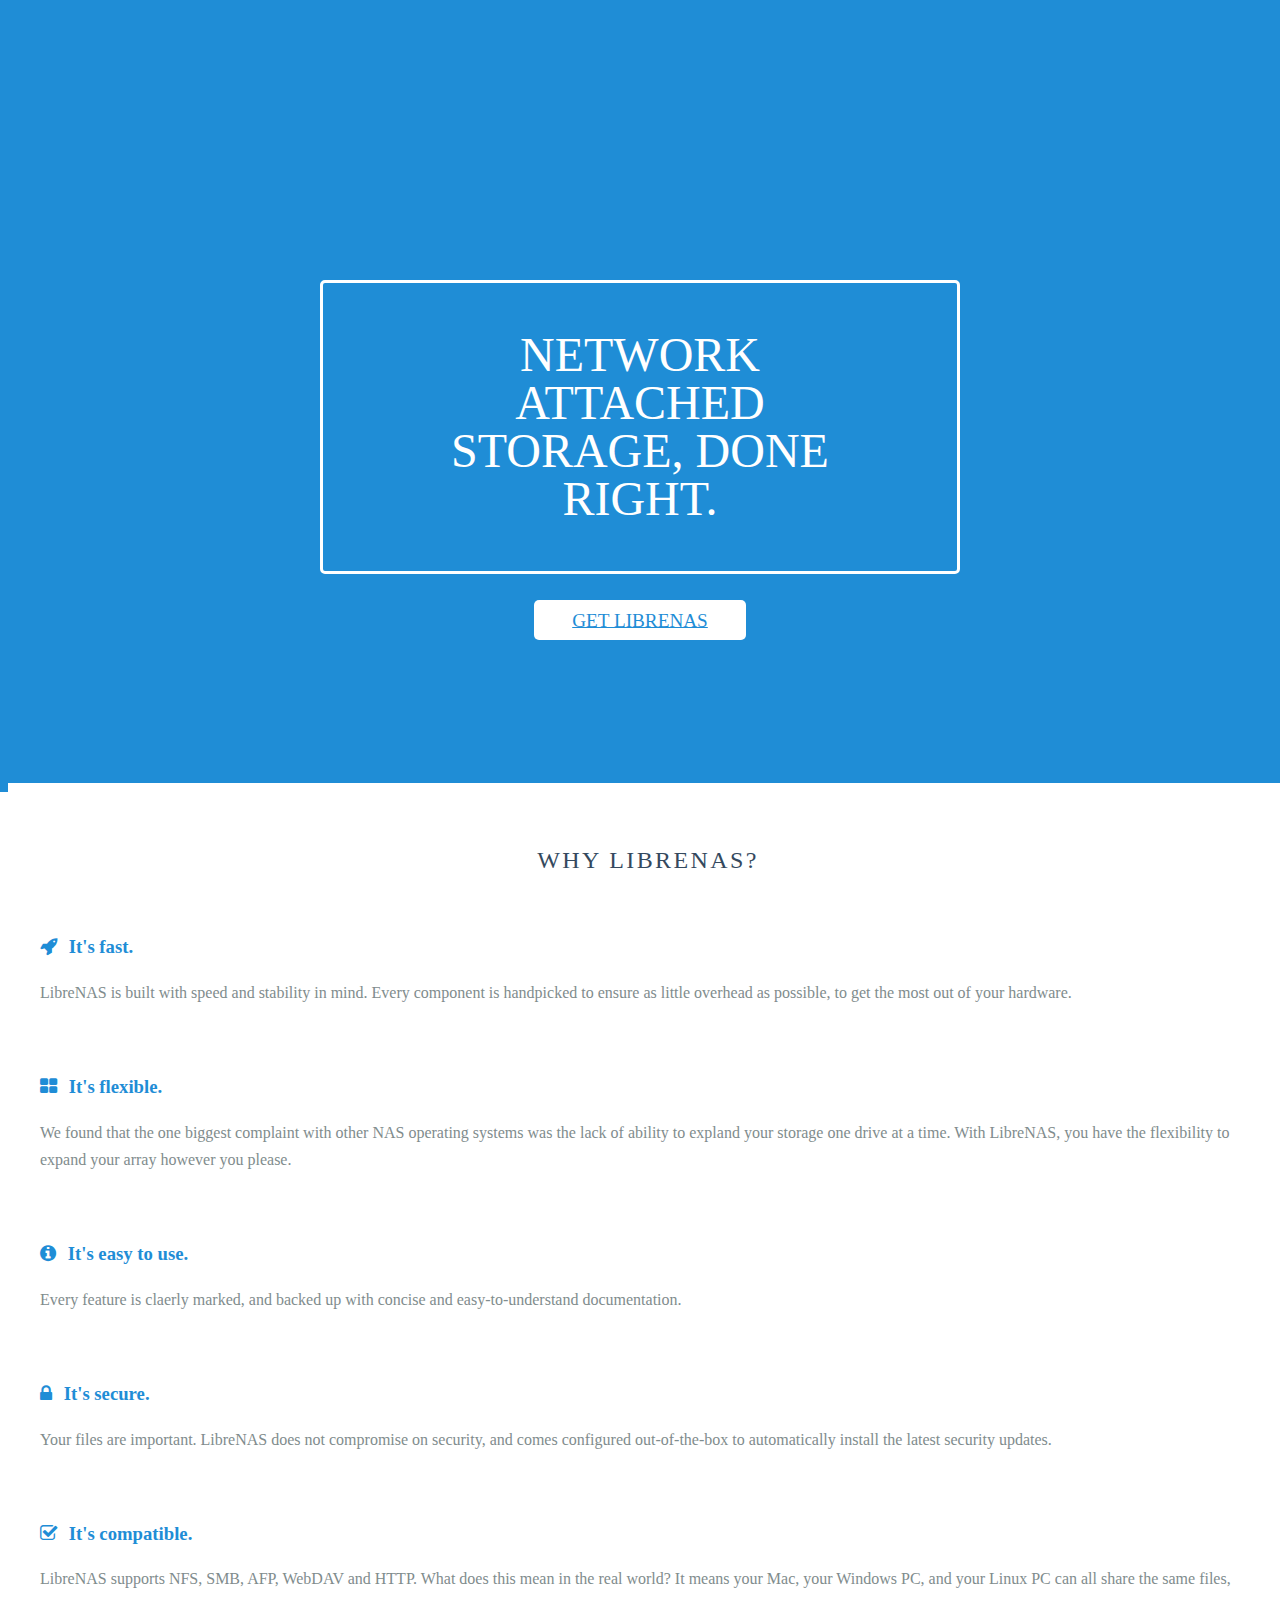
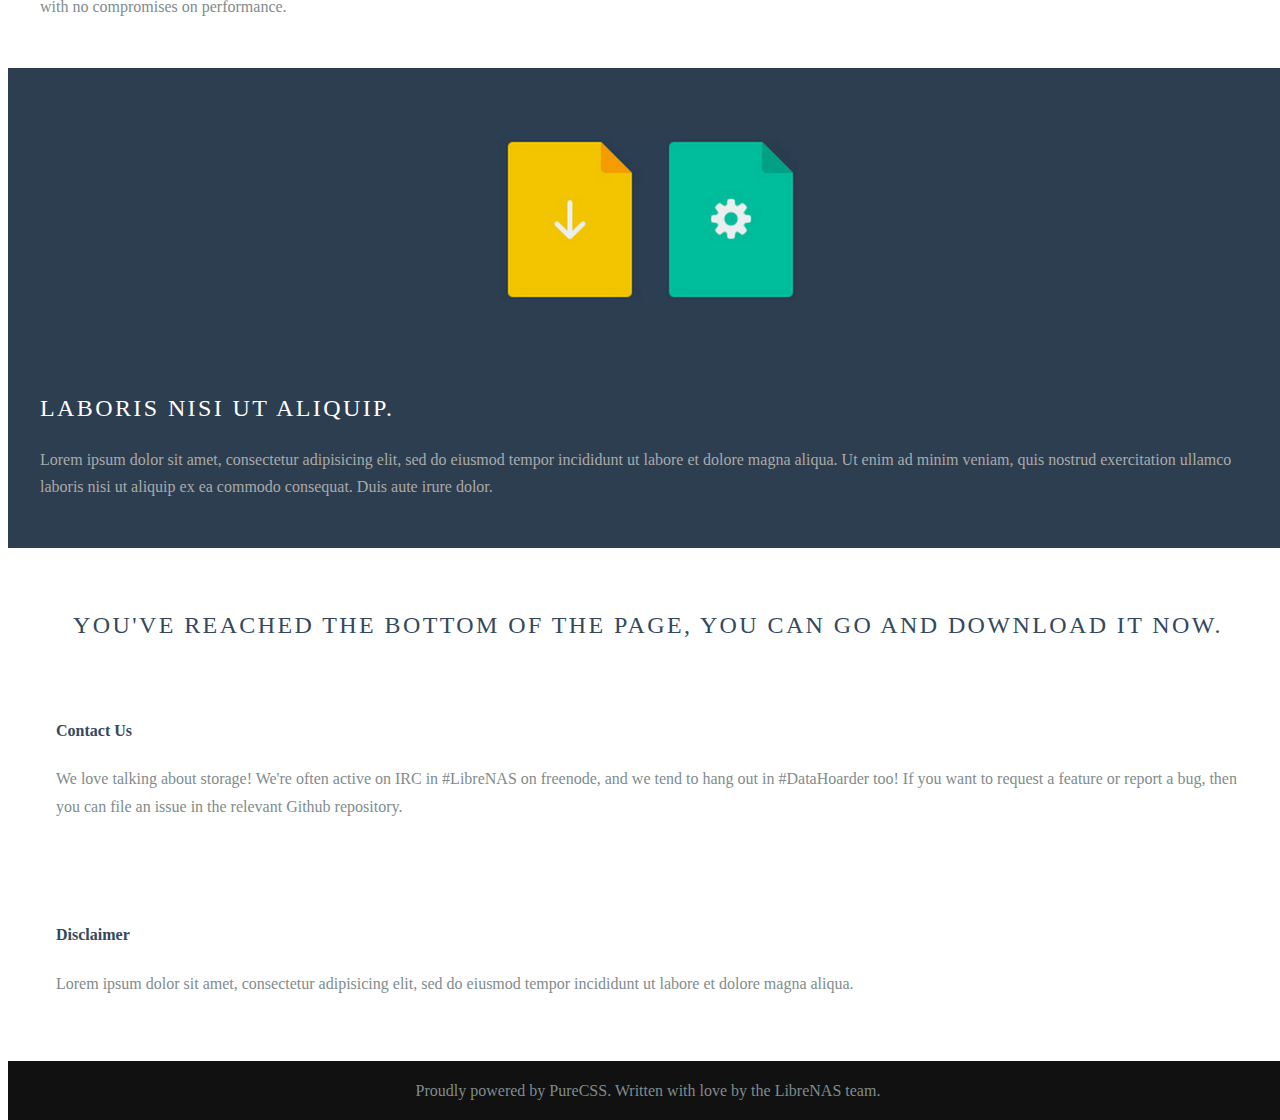
==== index.html @ 89766174 "you know when you start working on a website and then you realise how much you can't stand webdev?" ====
<!doctype html>
<html lang="en">
<head>
    <meta charset="utf-8">
<meta name="viewport" content="width=device-width, initial-scale=1.0">
<meta name="description" content="A layout example that shows off a responsive product landing page.">

    <title>LibreNAS</title>




<link rel="stylesheet" href="http://yui.yahooapis.com/pure/0.6.0/pure-min.css">



<!--[if lte IE 8]>

    <link rel="stylesheet" href="http://yui.yahooapis.com/pure/0.6.0/grids-responsive-old-ie-min.css">

<![endif]-->
<!--[if gt IE 8]><!-->

    <link rel="stylesheet" href="http://yui.yahooapis.com/pure/0.6.0/grids-responsive-min.css">

<!--<![endif]-->



<link rel="stylesheet" href="http://netdna.bootstrapcdn.com/font-awesome/4.0.3/css/font-awesome.css">




    <!--[if lte IE 8]>
        <link rel="stylesheet" href="css/layouts/marketing-old-ie.css">
    <![endif]-->
    <!--[if gt IE 8]><!-->
        <link rel="stylesheet" href="css/layouts/marketing.css">
    <!--<![endif]-->







</head>
<body>









<div class="header">
    <div class="home-menu pure-menu pure-menu-horizontal pure-menu-fixed">
        <a class="pure-menu-heading" href="">LibreNAS</a>

        <ul class="pure-menu-list">
            <li class="pure-menu-item pure-menu-selected"><a href="index.html" class="pure-menu-link">Home</a></li>
            <li class="pure-menu-item"><a href="features.html" class="pure-menu-link">Features</a></li>
            <li class="pure-menu-item"><a href="screenshots.html" class="pure-menu-link">Screenshots</a></li>
            <li class="pure-menu-item"><a href="opensource.html" class="pure-menu-link">Open Source</a></li>
            <li class="pure-menu-item"><a href="team.html" class="pure-menu-link">Team</a></li>
            <li class="pure-menu-item"><a href="documentation.html" class="pure-menu-link">Docs</a></li>
            <li class="pure-menu-item"><a href="download.html" class="pure-menu-link">Get LibreNAS</a></li>
        </ul>
    </div>
</div>

<div class="splash-container">
    <div class="splash">
        <h1 class="splash-head">Network Attached Storage, done right.</h1>
        <p>
            <a href="download.html" class="pure-button pure-button-primary">Get LibreNAS</a>
        </p>
    </div>
</div>

<div class="content-wrapper">
    <div class="content">
        <h2 class="content-head is-center">Why LibreNAS?</h2>

        <div class="pure-g">
            <div class="l-box pure-u-1 pure-u-md-1-2 pure-u-lg-1-5">

                <h3 class="content-subhead">
                    <i class="fa fa-rocket"></i>
                    It's fast.
                </h3>
                <p>
                    LibreNAS is built with speed and stability in mind. Every component is handpicked to ensure as little overhead as possible, to get the most out of your hardware.
                </p>
            </div>
            <div class="l-box pure-u-1 pure-u-md-1-2 pure-u-lg-1-5">
                <h3 class="content-subhead">
                    <i class="fa fa-th-large"></i>
                    It's flexible.
                </h3>
                <p>
                    We found that the one biggest complaint with other NAS operating systems was the lack of ability to expland your storage one drive at a time. With LibreNAS, you have the flexibility to expand your array however you please.
                </p>
            </div>
            <div class="l-box pure-u-1 pure-u-md-1-2 pure-u-lg-1-5">
                <h3 class="content-subhead">
                    <i class="fa fa-info-circle"></i>
                    It's easy to use.
                </h3>
                <p>
                    Every feature is claerly marked, and backed up with concise and easy-to-understand documentation.
                </p>
            </div>
            <div class="l-box pure-u-1 pure-u-md-1-2 pure-u-lg-1-5">
                <h3 class="content-subhead">
                    <i class="fa fa-lock"></i>
                    It's secure.
                </h3>
                <p>
                    Your files are important. LibreNAS does not compromise on security, and comes configured out-of-the-box to automatically install the latest security updates.
                </p>
            </div>
            <div class="l-box pure-u-1 pure-u-md-1-2 pure-u-lg-1-5">
                <h3 class="content-subhead">
                    <i class="fa fa-check-square-o"></i>
                    It's compatible.
                </h3>
                <p>
                    LibreNAS supports NFS, SMB, AFP, WebDAV and HTTP. What does this mean in the real world? It means your Mac, your Windows PC, and your Linux PC can all share the same files, with no compromises on performance.
                </p>
            </div>
        </div>
    </div>

    <div class="ribbon l-box-lrg pure-g">
        <div class="l-box-lrg is-center pure-u-1 pure-u-md-1-2 pure-u-lg-2-5">
            <img class="pure-img-responsive" alt="File Icons" width="300" src="img/common/file-icons.png">
        </div>
        <div class="pure-u-1 pure-u-md-1-2 pure-u-lg-3-5">

            <h2 class="content-head content-head-ribbon">Laboris nisi ut aliquip.</h2>

            <p>
                Lorem ipsum dolor sit amet, consectetur adipisicing elit, sed do eiusmod
                tempor incididunt ut labore et dolore magna aliqua. Ut enim ad minim veniam,
                quis nostrud exercitation ullamco laboris nisi ut aliquip ex ea commodo
                consequat. Duis aute irure dolor.
            </p>
        </div>
    </div>

    <div class="content">
        <h2 class="content-head is-center">You've reached the bottom of the page, you can go and download it now.</h2>

        <div class="pure-g">
            <div class="l-box-lrg pure-u-1 pure-u-md-1-2">
              <h4>Contact Us</h4>
              <p>
                  We love talking about storage! We're often active on IRC in #LibreNAS on freenode, and we tend to hang out in #DataHoarder too! If you want to request a feature or report a bug, then you can file an issue in the relevant Github repository.
              </p>
            </div>

            <div class="l-box-lrg pure-u-1 pure-u-md-1-2">


                <h4>Disclaimer</h4>
                <p>
                    Lorem ipsum dolor sit amet, consectetur adipisicing elit, sed do eiusmod
                    tempor incididunt ut labore et dolore magna aliqua.
                </p>
            </div>
        </div>

    </div>

    <div class="footer l-box is-center">
        Proudly powered by PureCSS. Written with love by the LibreNAS team.
    </div>

</div>






</body>
</html>
---- css/layouts/marketing-old-ie.css ----
* {
    -webkit-box-sizing: border-box;
    -moz-box-sizing: border-box;
    box-sizing: border-box;
}

/*
 * -- BASE STYLES --
 * Most of these are inherited from Base, but I want to change a few.
 */

body {
    line-height: 1.7em;
    color: #7f8c8d;
    font-size: 13px;
}

h1,
h2,
h3,
h4,
h5,
h6,
label {
    color: #34495e;
}

.pure-img-responsive {
    max-width: 100%;
    height: auto;
}

/*
 * -- LAYOUT STYLES --
 * These are some useful classes which I will need
 */

.l-box {
    padding: 1em;
}

.l-box-lrg {
    padding: 2em;
    border-bottom: 1px solid rgba(0,0,0,0.1);
}

.is-center {
    text-align: center;
}

/*
 * -- PURE FORM STYLES --
 * Style the form inputs and labels
 */

.pure-form label {
    margin: 1em 0 0;
    font-weight: bold;
    font-size: 100%;
}

.pure-form input[type] {
    border: 2px solid #ddd;
    box-shadow: none;
    font-size: 100%;
    width: 100%;
    margin-bottom: 1em;
}

/*
 * -- PURE BUTTON STYLES --
 * I want my pure-button elements to look a little different
 */

.pure-button {
    background-color: #1f8dd6;
    color: white;
    padding: 0.5em 2em;
    border-radius: 5px;
}

a.pure-button-primary {
    background: white;
    color: #1f8dd6;
    border-radius: 5px;
    font-size: 120%;
}

/*
 * -- MENU STYLES --
 * I want to customize how my .pure-menu looks at the top of the page
 */

.home-menu {
    padding: 0.5em;
    text-align: center;
    box-shadow: 0 1px 1px rgba(0,0,0, 0.10);
}

.home-menu {
    background: #2d3e50;
}

.pure-menu.pure-menu-fixed {
    /* Fixed menus normally have a border at the bottom. */
    border-bottom: none;
    /* I need a higher z-index here because of the scroll-over effect. */
    z-index: 4;
}

.home-menu .pure-menu-heading {
    color: white;
    font-weight: 400;
    font-size: 120%;
}

.home-menu .pure-menu-selected a {
    color: white;
}

.home-menu a {
    color: #6FBEF3;
}

.home-menu li a:hover,
.home-menu li a:focus {
    background: none;
    border: none;
    color: #AECFE5;
}

/*
 * -- SPLASH STYLES --
 * This is the blue top section that appears on the page.
 */

.splash-container {
    background: #1f8dd6;
    z-index: 1;
    overflow: hidden;
    /* The following styles are required for the "scroll-over" effect */
    width: 100%;
    height: 88%;
    top: 0;
    left: 0;
    position: fixed !important;
}

.splash {
    /* absolute center .splash within .splash-container */
    width: 80%;
    height: 50%;
    margin: auto;
    position: absolute;
    top: 100px;
    left: 0;
    bottom: 0;
    right: 0;
    text-align: center;
    text-transform: uppercase;
}

/* This is the main heading that appears on the blue section */

.splash-head {
    font-size: 20px;
    font-weight: bold;
    color: white;
    border: 3px solid white;
    padding: 1em 1.6em;
    font-weight: 100;
    border-radius: 5px;
    line-height: 1em;
}

/* This is the subheading that appears on the blue section */

.splash-subhead {
    color: white;
    letter-spacing: 0.05em;
    opacity: 0.8;
}

/*
 * -- CONTENT STYLES --
 * This represents the content area (everything below the blue section)
 */

.content-wrapper {
    /* These styles are required for the "scroll-over" effect */
    position: absolute;
    top: 87%;
    width: 100%;
    min-height: 12%;
    z-index: 2;
    background: white;
}

/* This is the class used for the main content headers (<h2>) */

.content-head {
    font-weight: 400;
    text-transform: uppercase;
    letter-spacing: 0.1em;
    margin: 2em 0 1em;
}

/* This is a modifier class used when the content-head is inside a ribbon */

.content-head-ribbon {
    color: white;
}

/* This is the class used for the content sub-headers (<h3>) */

.content-subhead {
    color: #1f8dd6;
}

.content-subhead i {
    margin-right: 7px;
}

/* This is the class used for the dark-background areas. */

.ribbon {
    background: #2d3e50;
    color: #aaa;
}

/* This is the class used for the footer */

.footer {
    background: #111;
}

/*
 * -- TABLET (AND UP) MEDIA QUERIES --
 * On tablets and other medium-sized devices, we want to customize some
 * of the mobile styles.
 */

/* We increase the body font size */

body {
    font-size: 16px;
}

/* We want to give the content area some more padding */

.content {
    padding: 1em;
}

/* We can align the menu header to the left, but float the
    menu items to the right. */

.home-menu {
    text-align: left;
}

.home-menu ul {
    float: right;
}

/* We increase the height of the splash-container */

/*    .splash-container {
        height: 500px;
    }*/

/* We decrease the width of the .splash, since we have more width
    to work with */

.splash {
    width: 50%;
    height: 50%;
}

.splash-head {
    font-size: 250%;
}

/* We remove the border-separator assigned to .l-box-lrg */

.l-box-lrg {
    border: none;
}

/*
 * -- DESKTOP (AND UP) MEDIA QUERIES --
 * On desktops and other large devices, we want to over-ride some
 * of the mobile and tablet styles.
 */
---- css/layouts/marketing.css ----
* {
    -webkit-box-sizing: border-box;
    -moz-box-sizing: border-box;
    box-sizing: border-box;
}

/*
 * -- BASE STYLES --
 * Most of these are inherited from Base, but I want to change a few.
 */
body {
    line-height: 1.7em;
    color: #7f8c8d;
    font-size: 13px;
}

h1,
h2,
h3,
h4,
h5,
h6,
label {
    color: #34495e;
}

.pure-img-responsive {
    max-width: 100%;
    height: auto;
}

/*
 * -- LAYOUT STYLES --
 * These are some useful classes which I will need
 */
.l-box {
    padding: 1em;
}

.l-box-lrg {
    padding: 2em;
    border-bottom: 1px solid rgba(0,0,0,0.1);
}

.is-center {
    text-align: center;
}



/*
 * -- PURE FORM STYLES --
 * Style the form inputs and labels
 */
.pure-form label {
    margin: 1em 0 0;
    font-weight: bold;
    font-size: 100%;
}

.pure-form input[type] {
    border: 2px solid #ddd;
    box-shadow: none;
    font-size: 100%;
    width: 100%;
    margin-bottom: 1em;
}

/*
 * -- PURE BUTTON STYLES --
 * I want my pure-button elements to look a little different
 */
.pure-button {
    background-color: #1f8dd6;
    color: white;
    padding: 0.5em 2em;
    border-radius: 5px;
}

a.pure-button-primary {
    background: white;
    color: #1f8dd6;
    border-radius: 5px;
    font-size: 120%;
}


/*
 * -- MENU STYLES --
 * I want to customize how my .pure-menu looks at the top of the page
 */

.home-menu {
    padding: 0.5em;
    text-align: center;
    box-shadow: 0 1px 1px rgba(0,0,0, 0.10);
}
.home-menu {
    background: #2d3e50;
}
.pure-menu.pure-menu-fixed {
    /* Fixed menus normally have a border at the bottom. */
    border-bottom: none;
    /* I need a higher z-index here because of the scroll-over effect. */
    z-index: 4;
}

.home-menu .pure-menu-heading {
    color: white;
    font-weight: 400;
    font-size: 120%;
}

.home-menu .pure-menu-selected a {
    color: white;
}

.home-menu a {
    color: #6FBEF3;
}
.home-menu li a:hover,
.home-menu li a:focus {
    background: none;
    border: none;
    color: #AECFE5;
}


/*
 * -- SPLASH STYLES --
 * This is the blue top section that appears on the page.
 */

.splash-container {
    background: #1f8dd6;
    z-index: 1;
    overflow: hidden;
    /* The following styles are required for the "scroll-over" effect */
    width: 100%;
    height: 88%;
    top: 0;
    left: 0;
    position: fixed !important;
}

.splash {
    /* absolute center .splash within .splash-container */
    width: 80%;
    height: 50%;
    margin: auto;
    position: absolute;
    top: 100px; left: 0; bottom: 0; right: 0;
    text-align: center;
    text-transform: uppercase;
}

/* This is the main heading that appears on the blue section */
.splash-head {
    font-size: 20px;
    font-weight: bold;
    color: white;
    border: 3px solid white;
    padding: 1em 1.6em;
    font-weight: 100;
    border-radius: 5px;
    line-height: 1em;
}

/* This is the subheading that appears on the blue section */
.splash-subhead {
    color: white;
    letter-spacing: 0.05em;
    opacity: 0.8;
}

/*
 * -- CONTENT STYLES --
 * This represents the content area (everything below the blue section)
 */
.content-wrapper {
    /* These styles are required for the "scroll-over" effect */
    position: absolute;
    top: 87%;
    width: 100%;
    min-height: 12%;
    z-index: 2;
    background: white;

}

/* This represents the content area on text-filled pages like features.html */
.content-text {
    /* These styles are required for the "scroll-over" effect */
    position: absolute;
    top: 5%;
    width: 100%;
    min-height: 12%;
    z-index: 2;
    background: white;

}


/* This is the class used for the main content headers (<h2>) */
.content-head {
    font-weight: 400;
    text-transform: uppercase;
    letter-spacing: 0.1em;
    margin: 2em 0 1em;
}

/* This is a modifier class used when the content-head is inside a ribbon */
.content-head-ribbon {
    color: white;
}

/* This is the class used for the content sub-headers (<h3>) */
.content-subhead {
    color: #1f8dd6;
}
    .content-subhead i {
        margin-right: 7px;
    }

/* This is the class used for the dark-background areas. */
.ribbon {
    background: #2d3e50;
    color: #aaa;
}

/* This is the class used for the footer */
.footer {
    background: #111;
}

/*
 * -- TABLET (AND UP) MEDIA QUERIES --
 * On tablets and other medium-sized devices, we want to customize some
 * of the mobile styles.
 */
@media (min-width: 48em) {

    /* We increase the body font size */
    body {
        font-size: 16px;
    }
    /* We want to give the content area some more padding */
    .content {
        padding: 1em;
    }

    /* We can align the menu header to the left, but float the
    menu items to the right. */
    .home-menu {
        text-align: left;
    }
        .home-menu ul {
            float: right;
        }

    /* We increase the height of the splash-container */
/*    .splash-container {
        height: 500px;
    }*/

    /* We decrease the width of the .splash, since we have more width
    to work with */
    .splash {
        width: 50%;
        height: 50%;
    }

    .splash-head {
        font-size: 250%;
    }


    /* We remove the border-separator assigned to .l-box-lrg */
    .l-box-lrg {
        border: none;
    }

}

/*
 * -- DESKTOP (AND UP) MEDIA QUERIES --
 * On desktops and other large devices, we want to over-ride some
 * of the mobile and tablet styles.
 */
@media (min-width: 78em) {
    /* We increase the header font size even more */
    .splash-head {
        font-size: 300%;
    }
}
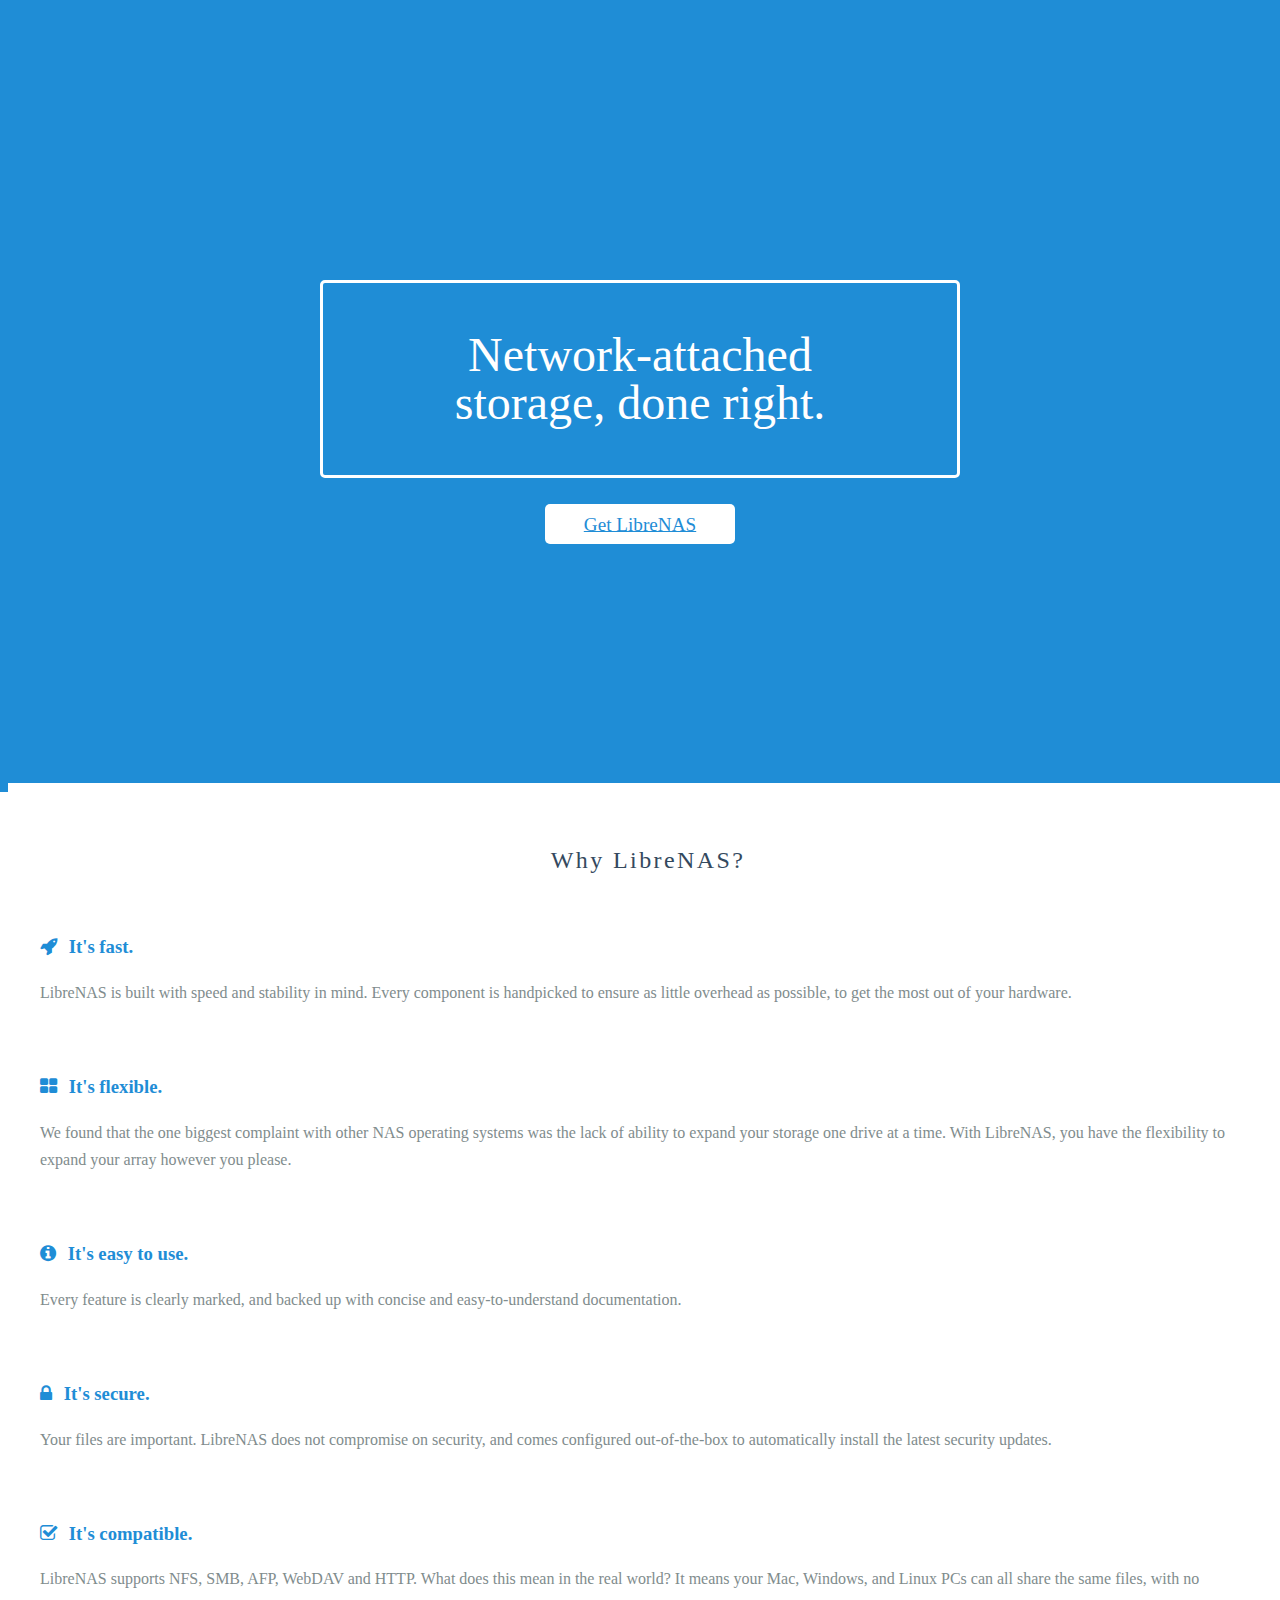
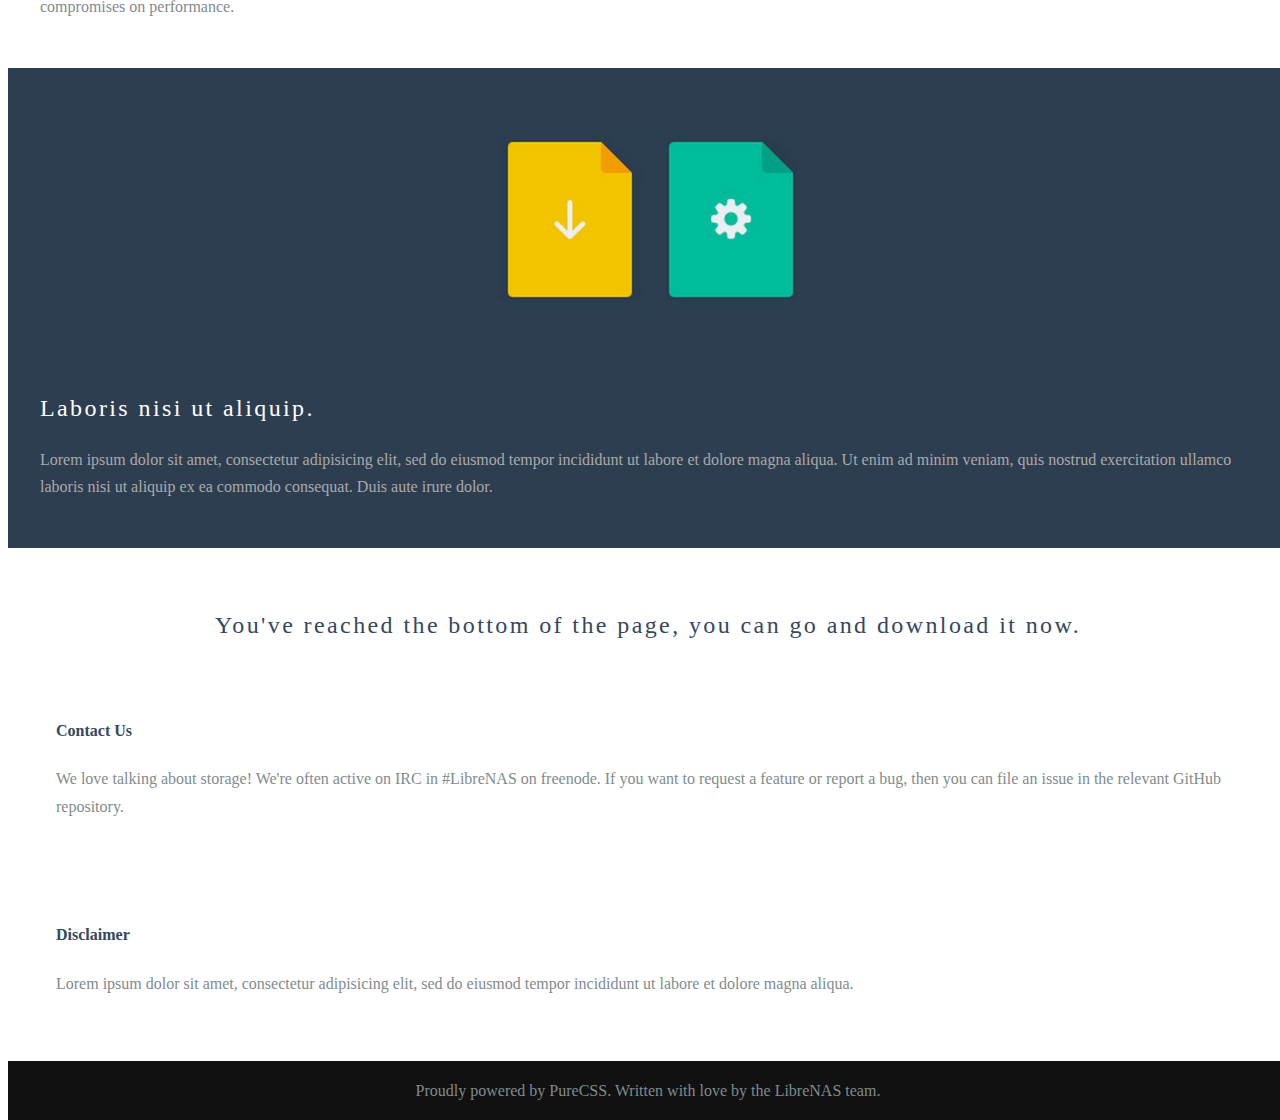
==== commit daf348d8: "General cleanup of things" ====
--- a/index.html
+++ b/index.html
@@ -1,191 +1,131 @@
 <!doctype html>
 <html lang="en">
-<head>
-    <meta charset="utf-8">
-<meta name="viewport" content="width=device-width, initial-scale=1.0">
-<meta name="description" content="A layout example that shows off a responsive product landing page.">
+	<head>
+		<meta charset="utf-8">
+		<meta name="viewport" content="width=device-width, initial-scale=1.0">
+		<meta name="description" content="A layout example that shows off a responsive product landing page.">
+		<title>LibreNAS</title>
+		<link rel="stylesheet" href="http://yui.yahooapis.com/pure/0.6.0/pure-min.css">
+		<link rel="stylesheet" href="http://yui.yahooapis.com/pure/0.6.0/grids-responsive-min.css">
+		<link rel="stylesheet" href="http://netdna.bootstrapcdn.com/font-awesome/4.0.3/css/font-awesome.css">
+		<link rel="stylesheet" href="css/layouts/marketing.css">
+	</head>
+<body>
+	<div class="header">
+		<div class="home-menu pure-menu pure-menu-horizontal pure-menu-fixed pure-menu-scrollable">
+			<a class="pure-menu-heading" href="">LibreNAS</a>
+			<ul class="pure-menu-list">
+				<li class="pure-menu-item pure-menu-selected"><a href="index.html" class="pure-menu-link">Home</a></li>
+				<li class="pure-menu-item"><a href="features.html" class="pure-menu-link">Features</a></li>
+				<li class="pure-menu-item"><a href="screenshots.html" class="pure-menu-link">Screenshots</a></li>
+				<li class="pure-menu-item"><a href="opensource.html" class="pure-menu-link">Open Source</a></li>
+				<li class="pure-menu-item"><a href="team.html" class="pure-menu-link">Team</a></li>
+				<li class="pure-menu-item"><a href="documentation.html" class="pure-menu-link">Docs</a></li>
+				<li class="pure-menu-item"><a href="download.html" class="pure-menu-link">Get LibreNAS</a></li>
+			</ul>
+		</div>
+	</div>
 
-    <title>LibreNAS</title>
+	<div class="splash-container">
+		<div class="splash">
+			<h1 class="splash-head">Network-attached storage, done right.</h1>
+			<p>
+				<a href="download.html" class="pure-button pure-button-primary">Get LibreNAS</a>
+			</p>
+		</div>
+	</div>
 
+	<div class="content-wrapper">
+		<div class="content">
+			<h2 class="content-head is-center">Why LibreNAS?</h2>
+			<div class="pure-g">
+				<div class="l-box pure-u-1 pure-u-md-1-2 pure-u-lg-1-5">
+					<h3 class="content-subhead">
+						<i class="fa fa-rocket"></i>
+						It's fast.
+					</h3>
+					<p>
+						LibreNAS is built with speed and stability in mind. Every component is handpicked to ensure as little overhead as possible, to get the most out of your hardware.
+					</p>
+				</div>
+				<div class="l-box pure-u-1 pure-u-md-1-2 pure-u-lg-1-5">
+					<h3 class="content-subhead">
+						<i class="fa fa-th-large"></i>
+						It's flexible.
+					</h3>
+					<p>
+						We found that the one biggest complaint with other NAS operating systems was the lack of ability to expand your storage one drive at a time. With LibreNAS, you have the flexibility to expand your array however you please.
+					</p>
+				</div>
+				<div class="l-box pure-u-1 pure-u-md-1-2 pure-u-lg-1-5">
+					<h3 class="content-subhead">
+						<i class="fa fa-info-circle"></i>
+						It's easy to use.
+					</h3>
+					<p>
+						Every feature is clearly marked, and backed up with concise and easy-to-understand documentation.
+					</p>
+				</div>
+				<div class="l-box pure-u-1 pure-u-md-1-2 pure-u-lg-1-5">
+					<h3 class="content-subhead">
+						<i class="fa fa-lock"></i>
+						It's secure.
+					</h3>
+					<p>
+						Your files are important. LibreNAS does not compromise on security, and comes configured out-of-the-box to automatically install the latest security updates.
+					</p>
+				</div>
+				<div class="l-box pure-u-1 pure-u-md-1-2 pure-u-lg-1-5">
+					<h3 class="content-subhead">
+						<i class="fa fa-check-square-o"></i>
+						It's compatible.
+					</h3>
+					<p>
+						LibreNAS supports NFS, SMB, AFP, WebDAV and HTTP. What does this mean in the real world? It means your Mac, Windows, and Linux PCs can all share the same files, with no compromises on performance.
+					</p>
+				</div>
+			</div>
+		</div>
 
+		<div class="ribbon l-box-lrg pure-g">
+			<div class="l-box-lrg is-center pure-u-1 pure-u-md-1-2 pure-u-lg-2-5">
+				<img class="pure-img-responsive" alt="File Icons" width="300" src="img/common/file-icons.png">
+			</div>
 
+			<div class="pure-u-1 pure-u-md-1-2 pure-u-lg-3-5">
+				<h2 class="content-head content-head-ribbon">Laboris nisi ut aliquip.</h2>
+				<p>
+					Lorem ipsum dolor sit amet, consectetur adipisicing elit, sed do eiusmod
+					tempor incididunt ut labore et dolore magna aliqua. Ut enim ad minim veniam,
+					quis nostrud exercitation ullamco laboris nisi ut aliquip ex ea commodo
+					consequat. Duis aute irure dolor.
+				</p>
+			</div>
+		</div>
 
-<link rel="stylesheet" href="http://yui.yahooapis.com/pure/0.6.0/pure-min.css">
+		<div class="content">
+			<h2 class="content-head is-center">You've reached the bottom of the page, you can go and download it now.</h2>
+			<div class="pure-g">
+				<div class="l-box-lrg pure-u-1 pure-u-md-1-2">
+				  <h4>Contact Us</h4>
+				  <p>
+					  We love talking about storage! We're often active on IRC in #LibreNAS on freenode. If you want to request a feature or report a bug, then you can file an issue in the relevant GitHub repository.
+				  </p>
+				</div>
 
+				<div class="l-box-lrg pure-u-1 pure-u-md-1-2">
+					<h4>Disclaimer</h4>
+					<p>
+						Lorem ipsum dolor sit amet, consectetur adipisicing elit, sed do eiusmod
+						tempor incididunt ut labore et dolore magna aliqua.
+					</p>
+				</div>
+			</div>
+		</div>
 
-
-<!--[if lte IE 8]>
-
-    <link rel="stylesheet" href="http://yui.yahooapis.com/pure/0.6.0/grids-responsive-old-ie-min.css">
-
-<![endif]-->
-<!--[if gt IE 8]><!-->
-
-    <link rel="stylesheet" href="http://yui.yahooapis.com/pure/0.6.0/grids-responsive-min.css">
-
-<!--<![endif]-->
-
-
-
-<link rel="stylesheet" href="http://netdna.bootstrapcdn.com/font-awesome/4.0.3/css/font-awesome.css">
-
-
-
-
-    <!--[if lte IE 8]>
-        <link rel="stylesheet" href="css/layouts/marketing-old-ie.css">
-    <![endif]-->
-    <!--[if gt IE 8]><!-->
-        <link rel="stylesheet" href="css/layouts/marketing.css">
-    <!--<![endif]-->
-
-
-
-
-
-
-
-</head>
-<body>
-
-
-
-
-
-
-
-
-
-<div class="header">
-    <div class="home-menu pure-menu pure-menu-horizontal pure-menu-fixed">
-        <a class="pure-menu-heading" href="">LibreNAS</a>
-
-        <ul class="pure-menu-list">
-            <li class="pure-menu-item pure-menu-selected"><a href="index.html" class="pure-menu-link">Home</a></li>
-            <li class="pure-menu-item"><a href="features.html" class="pure-menu-link">Features</a></li>
-            <li class="pure-menu-item"><a href="screenshots.html" class="pure-menu-link">Screenshots</a></li>
-            <li class="pure-menu-item"><a href="opensource.html" class="pure-menu-link">Open Source</a></li>
-            <li class="pure-menu-item"><a href="team.html" class="pure-menu-link">Team</a></li>
-            <li class="pure-menu-item"><a href="documentation.html" class="pure-menu-link">Docs</a></li>
-            <li class="pure-menu-item"><a href="download.html" class="pure-menu-link">Get LibreNAS</a></li>
-        </ul>
-    </div>
-</div>
-
-<div class="splash-container">
-    <div class="splash">
-        <h1 class="splash-head">Network Attached Storage, done right.</h1>
-        <p>
-            <a href="download.html" class="pure-button pure-button-primary">Get LibreNAS</a>
-        </p>
-    </div>
-</div>
-
-<div class="content-wrapper">
-    <div class="content">
-        <h2 class="content-head is-center">Why LibreNAS?</h2>
-
-        <div class="pure-g">
-            <div class="l-box pure-u-1 pure-u-md-1-2 pure-u-lg-1-5">
-
-                <h3 class="content-subhead">
-                    <i class="fa fa-rocket"></i>
-                    It's fast.
-                </h3>
-                <p>
-                    LibreNAS is built with speed and stability in mind. Every component is handpicked to ensure as little overhead as possible, to get the most out of your hardware.
-                </p>
-            </div>
-            <div class="l-box pure-u-1 pure-u-md-1-2 pure-u-lg-1-5">
-                <h3 class="content-subhead">
-                    <i class="fa fa-th-large"></i>
-                    It's flexible.
-                </h3>
-                <p>
-                    We found that the one biggest complaint with other NAS operating systems was the lack of ability to expland your storage one drive at a time. With LibreNAS, you have the flexibility to expand your array however you please.
-                </p>
-            </div>
-            <div class="l-box pure-u-1 pure-u-md-1-2 pure-u-lg-1-5">
-                <h3 class="content-subhead">
-                    <i class="fa fa-info-circle"></i>
-                    It's easy to use.
-                </h3>
-                <p>
-                    Every feature is claerly marked, and backed up with concise and easy-to-understand documentation.
-                </p>
-            </div>
-            <div class="l-box pure-u-1 pure-u-md-1-2 pure-u-lg-1-5">
-                <h3 class="content-subhead">
-                    <i class="fa fa-lock"></i>
-                    It's secure.
-                </h3>
-                <p>
-                    Your files are important. LibreNAS does not compromise on security, and comes configured out-of-the-box to automatically install the latest security updates.
-                </p>
-            </div>
-            <div class="l-box pure-u-1 pure-u-md-1-2 pure-u-lg-1-5">
-                <h3 class="content-subhead">
-                    <i class="fa fa-check-square-o"></i>
-                    It's compatible.
-                </h3>
-                <p>
-                    LibreNAS supports NFS, SMB, AFP, WebDAV and HTTP. What does this mean in the real world? It means your Mac, your Windows PC, and your Linux PC can all share the same files, with no compromises on performance.
-                </p>
-            </div>
-        </div>
-    </div>
-
-    <div class="ribbon l-box-lrg pure-g">
-        <div class="l-box-lrg is-center pure-u-1 pure-u-md-1-2 pure-u-lg-2-5">
-            <img class="pure-img-responsive" alt="File Icons" width="300" src="img/common/file-icons.png">
-        </div>
-        <div class="pure-u-1 pure-u-md-1-2 pure-u-lg-3-5">
-
-            <h2 class="content-head content-head-ribbon">Laboris nisi ut aliquip.</h2>
-
-            <p>
-                Lorem ipsum dolor sit amet, consectetur adipisicing elit, sed do eiusmod
-                tempor incididunt ut labore et dolore magna aliqua. Ut enim ad minim veniam,
-                quis nostrud exercitation ullamco laboris nisi ut aliquip ex ea commodo
-                consequat. Duis aute irure dolor.
-            </p>
-        </div>
-    </div>
-
-    <div class="content">
-        <h2 class="content-head is-center">You've reached the bottom of the page, you can go and download it now.</h2>
-
-        <div class="pure-g">
-            <div class="l-box-lrg pure-u-1 pure-u-md-1-2">
-              <h4>Contact Us</h4>
-              <p>
-                  We love talking about storage! We're often active on IRC in #LibreNAS on freenode, and we tend to hang out in #DataHoarder too! If you want to request a feature or report a bug, then you can file an issue in the relevant Github repository.
-              </p>
-            </div>
-
-            <div class="l-box-lrg pure-u-1 pure-u-md-1-2">
-
-
-                <h4>Disclaimer</h4>
-                <p>
-                    Lorem ipsum dolor sit amet, consectetur adipisicing elit, sed do eiusmod
-                    tempor incididunt ut labore et dolore magna aliqua.
-                </p>
-            </div>
-        </div>
-
-    </div>
-
-    <div class="footer l-box is-center">
-        Proudly powered by PureCSS. Written with love by the LibreNAS team.
-    </div>
-
-</div>
-
-
-
-
-
-
-</body>
+		<div class="footer l-box is-center">
+			Proudly powered by PureCSS. Written with love by the LibreNAS team.
+		</div>
+	</div>
+	</body>
 </html>
--- a/css/layouts/marketing.css
+++ b/css/layouts/marketing.css
@@ -1,7 +1,7 @@
 * {
-    -webkit-box-sizing: border-box;
-    -moz-box-sizing: border-box;
-    box-sizing: border-box;
+	-webkit-box-sizing: border-box;
+	-moz-box-sizing: border-box;
+	box-sizing: border-box;
 }
 
 /*
@@ -9,9 +9,9 @@
  * Most of these are inherited from Base, but I want to change a few.
  */
 body {
-    line-height: 1.7em;
-    color: #7f8c8d;
-    font-size: 13px;
+	line-height: 1.7em;
+	color: #7f8c8d;
+	font-size: 13px;
 }
 
 h1,
@@ -21,12 +21,12 @@
 h5,
 h6,
 label {
-    color: #34495e;
+	color: #34495e;
 }
 
 .pure-img-responsive {
-    max-width: 100%;
-    height: auto;
+	max-width: 100%;
+	height: auto;
 }
 
 /*
@@ -34,36 +34,34 @@
  * These are some useful classes which I will need
  */
 .l-box {
-    padding: 1em;
+	padding: 1em;
 }
 
 .l-box-lrg {
-    padding: 2em;
-    border-bottom: 1px solid rgba(0,0,0,0.1);
+	padding: 2em;
+	border-bottom: 1px solid rgba(0,0,0,0.1);
 }
 
 .is-center {
-    text-align: center;
-}
-
-
+	text-align: center;
+}
 
 /*
  * -- PURE FORM STYLES --
  * Style the form inputs and labels
  */
 .pure-form label {
-    margin: 1em 0 0;
-    font-weight: bold;
-    font-size: 100%;
+	margin: 1em 0 0;
+	font-weight: bold;
+	font-size: 100%;
 }
 
 .pure-form input[type] {
-    border: 2px solid #ddd;
-    box-shadow: none;
-    font-size: 100%;
-    width: 100%;
-    margin-bottom: 1em;
+	border: 2px solid #ddd;
+	box-shadow: none;
+	font-size: 100%;
+	width: 100%;
+	margin-bottom: 1em;
 }
 
 /*
@@ -71,19 +69,18 @@
  * I want my pure-button elements to look a little different
  */
 .pure-button {
-    background-color: #1f8dd6;
-    color: white;
-    padding: 0.5em 2em;
-    border-radius: 5px;
+	background-color: #1f8dd6;
+	color: white;
+	padding: 0.5em 2em;
+	border-radius: 5px;
 }
 
 a.pure-button-primary {
-    background: white;
-    color: #1f8dd6;
-    border-radius: 5px;
-    font-size: 120%;
-}
-
+	background: white;
+	color: #1f8dd6;
+	border-radius: 5px;
+	font-size: 120%;
+}
 
 /*
  * -- MENU STYLES --
@@ -91,40 +88,39 @@
  */
 
 .home-menu {
-    padding: 0.5em;
-    text-align: center;
-    box-shadow: 0 1px 1px rgba(0,0,0, 0.10);
+	padding: 0.5em;
+	text-align: center;
+	box-shadow: 0 1px 1px rgba(0,0,0, 0.10);
 }
 .home-menu {
-    background: #2d3e50;
+	background: #2d3e50;
 }
 .pure-menu.pure-menu-fixed {
-    /* Fixed menus normally have a border at the bottom. */
-    border-bottom: none;
-    /* I need a higher z-index here because of the scroll-over effect. */
-    z-index: 4;
+	/* Fixed menus normally have a border at the bottom. */
+	border-bottom: none;
+	/* I need a higher z-index here because of the scroll-over effect. */
+	z-index: 4;
 }
 
 .home-menu .pure-menu-heading {
-    color: white;
-    font-weight: 400;
-    font-size: 120%;
+	color: white;
+	font-weight: 400;
+	font-size: 120%;
 }
 
 .home-menu .pure-menu-selected a {
-    color: white;
+	color: white;
 }
 
 .home-menu a {
-    color: #6FBEF3;
+	color: #6FBEF3;
 }
 .home-menu li a:hover,
 .home-menu li a:focus {
-    background: none;
-    border: none;
-    color: #AECFE5;
-}
-
+	background: none;
+	border: none;
+	color: #AECFE5;
+}
 
 /*
  * -- SPLASH STYLES --
@@ -132,45 +128,45 @@
  */
 
 .splash-container {
-    background: #1f8dd6;
-    z-index: 1;
-    overflow: hidden;
-    /* The following styles are required for the "scroll-over" effect */
-    width: 100%;
-    height: 88%;
-    top: 0;
-    left: 0;
-    position: fixed !important;
+	background: #1f8dd6;
+	z-index: 1;
+	overflow: hidden;
+	/* The following styles are required for the "scroll-over" effect */
+	width: 100%;
+	height: 88%;
+	top: 0;
+	left: 0;
+	position: fixed !important;
 }
 
 .splash {
-    /* absolute center .splash within .splash-container */
-    width: 80%;
-    height: 50%;
-    margin: auto;
-    position: absolute;
-    top: 100px; left: 0; bottom: 0; right: 0;
-    text-align: center;
-    text-transform: uppercase;
+	/* absolute center .splash within .splash-container */
+	width: 80%;
+	height: 50%;
+	margin: auto;
+	position: absolute;
+	top: 100px; left: 0; bottom: 0; right: 0;
+	text-align: center;
+	/*text-transform: uppercase;*/
 }
 
 /* This is the main heading that appears on the blue section */
 .splash-head {
-    font-size: 20px;
-    font-weight: bold;
-    color: white;
-    border: 3px solid white;
-    padding: 1em 1.6em;
-    font-weight: 100;
-    border-radius: 5px;
-    line-height: 1em;
+	font-size: 20px;
+	font-weight: bold;
+	color: white;
+	border: 3px solid white;
+	padding: 1em 1.6em;
+	font-weight: 100;
+	border-radius: 5px;
+	line-height: 1em;
 }
 
 /* This is the subheading that appears on the blue section */
 .splash-subhead {
-    color: white;
-    letter-spacing: 0.05em;
-    opacity: 0.8;
+	color: white;
+	letter-spacing: 0.05em;
+	opacity: 0.8;
 }
 
 /*
@@ -178,59 +174,58 @@
  * This represents the content area (everything below the blue section)
  */
 .content-wrapper {
-    /* These styles are required for the "scroll-over" effect */
-    position: absolute;
-    top: 87%;
-    width: 100%;
-    min-height: 12%;
-    z-index: 2;
-    background: white;
+	/* These styles are required for the "scroll-over" effect */
+	position: absolute;
+	top: 87%;
+	width: 100%;
+	min-height: 12%;
+	z-index: 2;
+	background: white;
 
 }
 
 /* This represents the content area on text-filled pages like features.html */
 .content-text {
-    /* These styles are required for the "scroll-over" effect */
-    position: absolute;
-    top: 5%;
-    width: 100%;
-    min-height: 12%;
-    z-index: 2;
-    background: white;
-
-}
-
+	/* These styles are required for the "scroll-over" effect */
+	position: absolute;
+	top: 5%;
+	width: 100%;
+	min-height: 12%;
+	z-index: 2;
+	background: white;
+
+}
 
 /* This is the class used for the main content headers (<h2>) */
 .content-head {
-    font-weight: 400;
-    text-transform: uppercase;
-    letter-spacing: 0.1em;
-    margin: 2em 0 1em;
+	font-weight: 400;
+	/*text-transform: uppercase;*/
+	letter-spacing: 0.1em;
+	margin: 2em 0 1em;
 }
 
 /* This is a modifier class used when the content-head is inside a ribbon */
 .content-head-ribbon {
-    color: white;
+	color: white;
 }
 
 /* This is the class used for the content sub-headers (<h3>) */
 .content-subhead {
-    color: #1f8dd6;
-}
-    .content-subhead i {
-        margin-right: 7px;
-    }
+	color: #1f8dd6;
+}
+	.content-subhead i {
+		margin-right: 7px;
+	}
 
 /* This is the class used for the dark-background areas. */
 .ribbon {
-    background: #2d3e50;
-    color: #aaa;
+	background: #2d3e50;
+	color: #aaa;
 }
 
 /* This is the class used for the footer */
 .footer {
-    background: #111;
+	background: #111;
 }
 
 /*
@@ -239,47 +234,44 @@
  * of the mobile styles.
  */
 @media (min-width: 48em) {
-
-    /* We increase the body font size */
-    body {
-        font-size: 16px;
-    }
-    /* We want to give the content area some more padding */
-    .content {
-        padding: 1em;
-    }
-
-    /* We can align the menu header to the left, but float the
-    menu items to the right. */
-    .home-menu {
-        text-align: left;
-    }
-        .home-menu ul {
-            float: right;
-        }
-
-    /* We increase the height of the splash-container */
+	/* We increase the body font size */
+	body {
+		font-size: 16px;
+	}
+	/* We want to give the content area some more padding */
+	.content {
+		padding: 1em;
+	}
+
+	/* We can align the menu header to the left, but float the
+	menu items to the right. */
+	/*.home-menu {
+		text-align: left;
+	}
+	.home-menu ul {
+		float: right;
+	}*/
+
+	/* We increase the height of the splash-container */
 /*    .splash-container {
-        height: 500px;
-    }*/
-
-    /* We decrease the width of the .splash, since we have more width
-    to work with */
-    .splash {
-        width: 50%;
-        height: 50%;
-    }
-
-    .splash-head {
-        font-size: 250%;
-    }
-
-
-    /* We remove the border-separator assigned to .l-box-lrg */
-    .l-box-lrg {
-        border: none;
-    }
-
+		height: 500px;
+	}*/
+
+	/* We decrease the width of the .splash, since we have more width
+	to work with */
+	.splash {
+		width: 50%;
+		height: 50%;
+	}
+
+	.splash-head {
+		font-size: 250%;
+	}
+
+	/* We remove the border-separator assigned to .l-box-lrg */
+	.l-box-lrg {
+		border: none;
+	}
 }
 
 /*
@@ -288,8 +280,8 @@
  * of the mobile and tablet styles.
  */
 @media (min-width: 78em) {
-    /* We increase the header font size even more */
-    .splash-head {
-        font-size: 300%;
-    }
-}
+	/* We increase the header font size even more */
+	.splash-head {
+		font-size: 300%;
+	}
+}
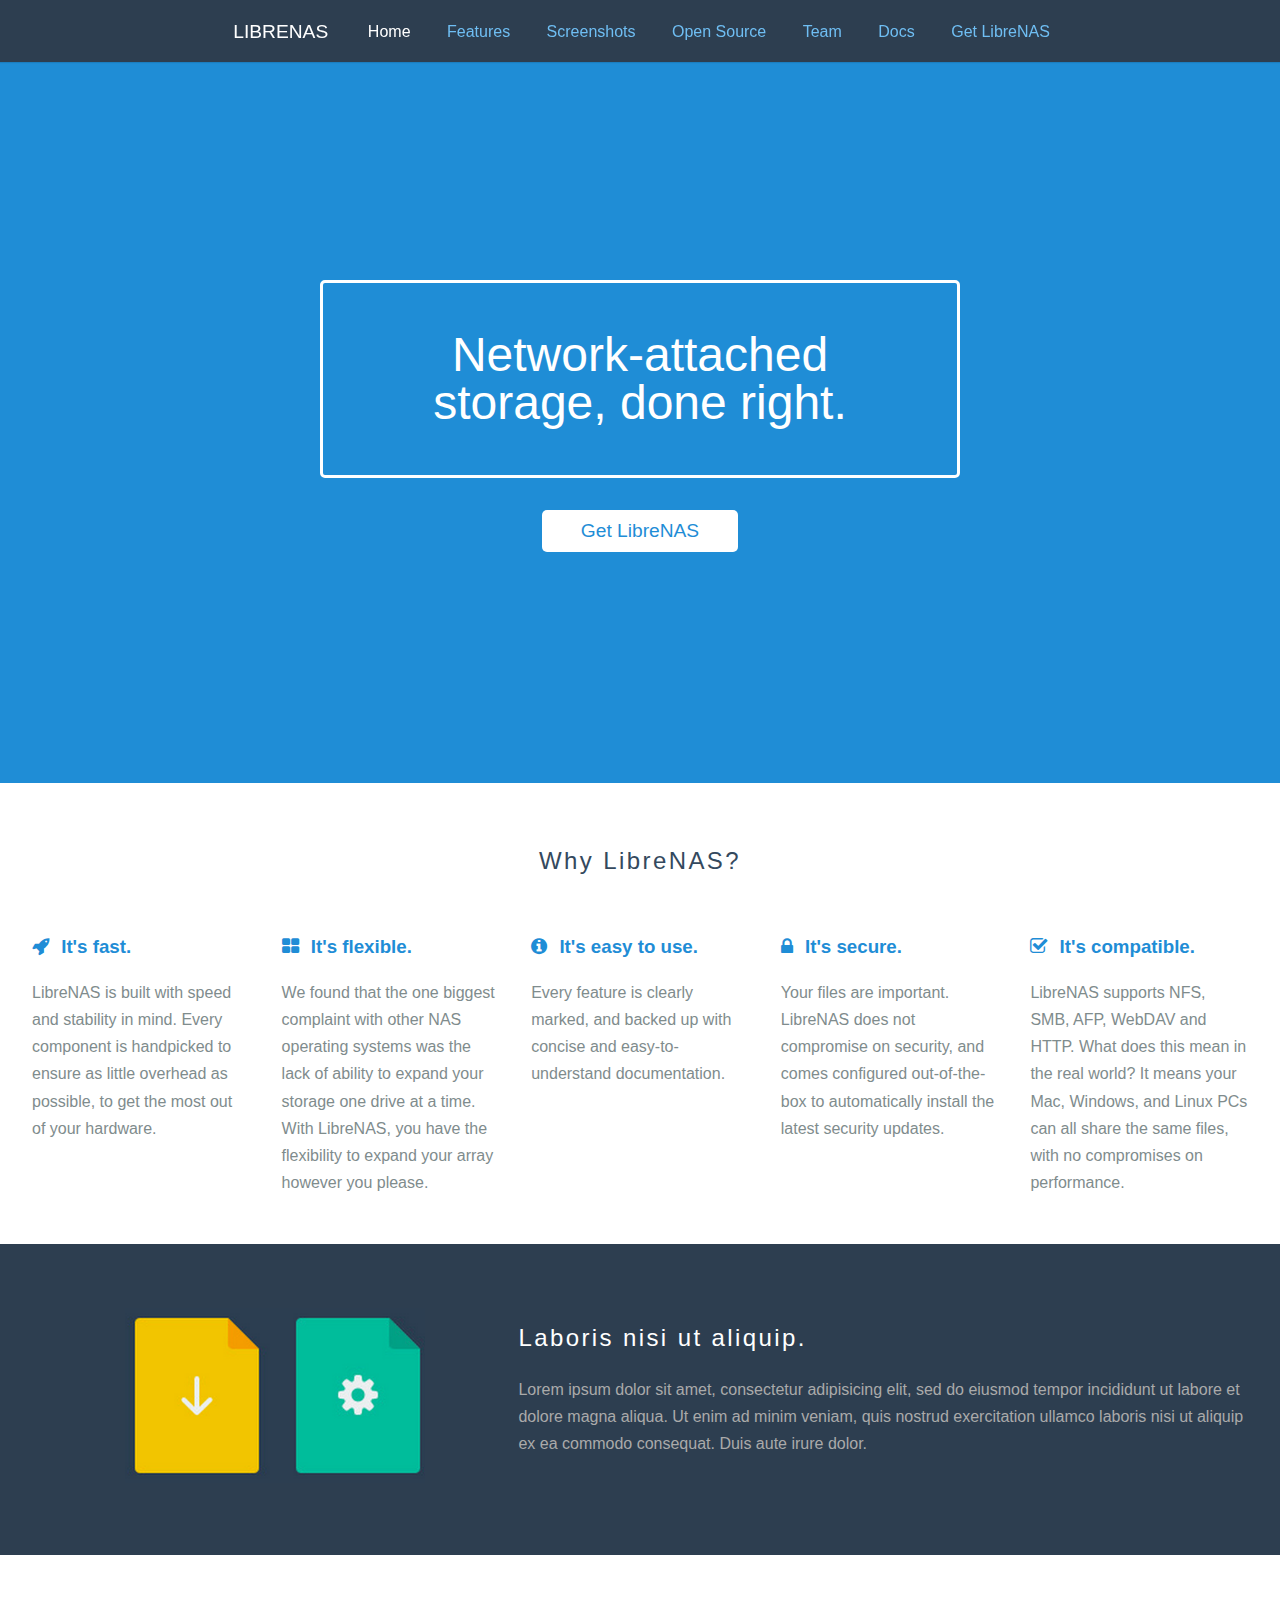
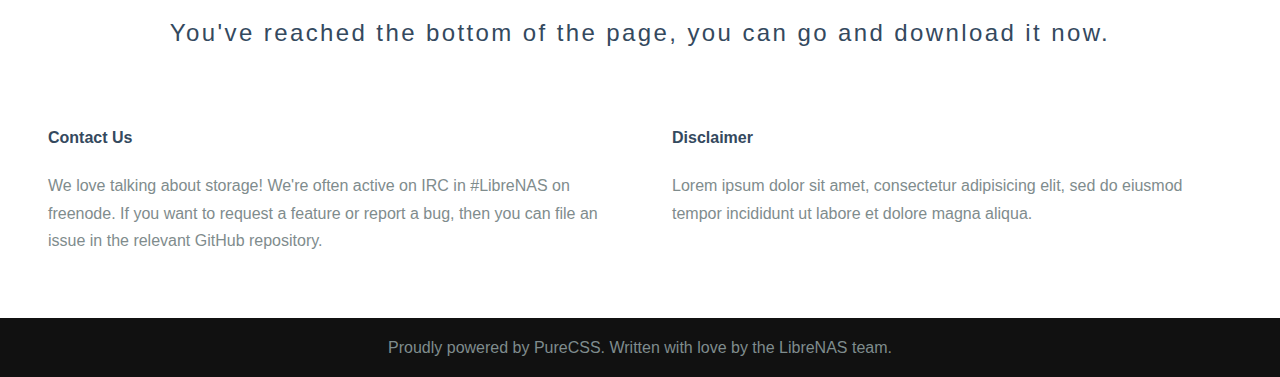
==== commit 88b580ab: "Fixed HTTPS" ====
--- a/index.html
+++ b/index.html
@@ -5,9 +5,9 @@
 		<meta name="viewport" content="width=device-width, initial-scale=1.0">
 		<meta name="description" content="A layout example that shows off a responsive product landing page.">
 		<title>LibreNAS</title>
-		<link rel="stylesheet" href="http://yui.yahooapis.com/pure/0.6.0/pure-min.css">
-		<link rel="stylesheet" href="http://yui.yahooapis.com/pure/0.6.0/grids-responsive-min.css">
-		<link rel="stylesheet" href="http://netdna.bootstrapcdn.com/font-awesome/4.0.3/css/font-awesome.css">
+		<link rel="stylesheet" href="css/pure-min.css">
+		<link rel="stylesheet" href="css/grids-responsive-min.css">
+		<link rel="stylesheet" href="css/font-awesome-min.css">
 		<link rel="stylesheet" href="css/layouts/marketing.css">
 	</head>
 <body>
--- a/css/grids-responsive-min.css
+++ b/css/grids-responsive-min.css
@@ -0,0 +1,7 @@
+/*!
+Pure v0.6.0
+Copyright 2014 Yahoo! Inc. All rights reserved.
+Licensed under the BSD License.
+https://github.com/yahoo/pure/blob/master/LICENSE.md
+*/
+@media screen and (min-width:35.5em){.pure-u-sm-1,.pure-u-sm-1-1,.pure-u-sm-1-2,.pure-u-sm-1-3,.pure-u-sm-2-3,.pure-u-sm-1-4,.pure-u-sm-3-4,.pure-u-sm-1-5,.pure-u-sm-2-5,.pure-u-sm-3-5,.pure-u-sm-4-5,.pure-u-sm-5-5,.pure-u-sm-1-6,.pure-u-sm-5-6,.pure-u-sm-1-8,.pure-u-sm-3-8,.pure-u-sm-5-8,.pure-u-sm-7-8,.pure-u-sm-1-12,.pure-u-sm-5-12,.pure-u-sm-7-12,.pure-u-sm-11-12,.pure-u-sm-1-24,.pure-u-sm-2-24,.pure-u-sm-3-24,.pure-u-sm-4-24,.pure-u-sm-5-24,.pure-u-sm-6-24,.pure-u-sm-7-24,.pure-u-sm-8-24,.pure-u-sm-9-24,.pure-u-sm-10-24,.pure-u-sm-11-24,.pure-u-sm-12-24,.pure-u-sm-13-24,.pure-u-sm-14-24,.pure-u-sm-15-24,.pure-u-sm-16-24,.pure-u-sm-17-24,.pure-u-sm-18-24,.pure-u-sm-19-24,.pure-u-sm-20-24,.pure-u-sm-21-24,.pure-u-sm-22-24,.pure-u-sm-23-24,.pure-u-sm-24-24{display:inline-block;*display:inline;zoom:1;letter-spacing:normal;word-spacing:normal;vertical-align:top;text-rendering:auto}.pure-u-sm-1-24{width:4.1667%;*width:4.1357%}.pure-u-sm-1-12,.pure-u-sm-2-24{width:8.3333%;*width:8.3023%}.pure-u-sm-1-8,.pure-u-sm-3-24{width:12.5%;*width:12.469%}.pure-u-sm-1-6,.pure-u-sm-4-24{width:16.6667%;*width:16.6357%}.pure-u-sm-1-5{width:20%;*width:19.969%}.pure-u-sm-5-24{width:20.8333%;*width:20.8023%}.pure-u-sm-1-4,.pure-u-sm-6-24{width:25%;*width:24.969%}.pure-u-sm-7-24{width:29.1667%;*width:29.1357%}.pure-u-sm-1-3,.pure-u-sm-8-24{width:33.3333%;*width:33.3023%}.pure-u-sm-3-8,.pure-u-sm-9-24{width:37.5%;*width:37.469%}.pure-u-sm-2-5{width:40%;*width:39.969%}.pure-u-sm-5-12,.pure-u-sm-10-24{width:41.6667%;*width:41.6357%}.pure-u-sm-11-24{width:45.8333%;*width:45.8023%}.pure-u-sm-1-2,.pure-u-sm-12-24{width:50%;*width:49.969%}.pure-u-sm-13-24{width:54.1667%;*width:54.1357%}.pure-u-sm-7-12,.pure-u-sm-14-24{width:58.3333%;*width:58.3023%}.pure-u-sm-3-5{width:60%;*width:59.969%}.pure-u-sm-5-8,.pure-u-sm-15-24{width:62.5%;*width:62.469%}.pure-u-sm-2-3,.pure-u-sm-16-24{width:66.6667%;*width:66.6357%}.pure-u-sm-17-24{width:70.8333%;*width:70.8023%}.pure-u-sm-3-4,.pure-u-sm-18-24{width:75%;*width:74.969%}.pure-u-sm-19-24{width:79.1667%;*width:79.1357%}.pure-u-sm-4-5{width:80%;*width:79.969%}.pure-u-sm-5-6,.pure-u-sm-20-24{width:83.3333%;*width:83.3023%}.pure-u-sm-7-8,.pure-u-sm-21-24{width:87.5%;*width:87.469%}.pure-u-sm-11-12,.pure-u-sm-22-24{width:91.6667%;*width:91.6357%}.pure-u-sm-23-24{width:95.8333%;*width:95.8023%}.pure-u-sm-1,.pure-u-sm-1-1,.pure-u-sm-5-5,.pure-u-sm-24-24{width:100%}}@media screen and (min-width:48em){.pure-u-md-1,.pure-u-md-1-1,.pure-u-md-1-2,.pure-u-md-1-3,.pure-u-md-2-3,.pure-u-md-1-4,.pure-u-md-3-4,.pure-u-md-1-5,.pure-u-md-2-5,.pure-u-md-3-5,.pure-u-md-4-5,.pure-u-md-5-5,.pure-u-md-1-6,.pure-u-md-5-6,.pure-u-md-1-8,.pure-u-md-3-8,.pure-u-md-5-8,.pure-u-md-7-8,.pure-u-md-1-12,.pure-u-md-5-12,.pure-u-md-7-12,.pure-u-md-11-12,.pure-u-md-1-24,.pure-u-md-2-24,.pure-u-md-3-24,.pure-u-md-4-24,.pure-u-md-5-24,.pure-u-md-6-24,.pure-u-md-7-24,.pure-u-md-8-24,.pure-u-md-9-24,.pure-u-md-10-24,.pure-u-md-11-24,.pure-u-md-12-24,.pure-u-md-13-24,.pure-u-md-14-24,.pure-u-md-15-24,.pure-u-md-16-24,.pure-u-md-17-24,.pure-u-md-18-24,.pure-u-md-19-24,.pure-u-md-20-24,.pure-u-md-21-24,.pure-u-md-22-24,.pure-u-md-23-24,.pure-u-md-24-24{display:inline-block;*display:inline;zoom:1;letter-spacing:normal;word-spacing:normal;vertical-align:top;text-rendering:auto}.pure-u-md-1-24{width:4.1667%;*width:4.1357%}.pure-u-md-1-12,.pure-u-md-2-24{width:8.3333%;*width:8.3023%}.pure-u-md-1-8,.pure-u-md-3-24{width:12.5%;*width:12.469%}.pure-u-md-1-6,.pure-u-md-4-24{width:16.6667%;*width:16.6357%}.pure-u-md-1-5{width:20%;*width:19.969%}.pure-u-md-5-24{width:20.8333%;*width:20.8023%}.pure-u-md-1-4,.pure-u-md-6-24{width:25%;*width:24.969%}.pure-u-md-7-24{width:29.1667%;*width:29.1357%}.pure-u-md-1-3,.pure-u-md-8-24{width:33.3333%;*width:33.3023%}.pure-u-md-3-8,.pure-u-md-9-24{width:37.5%;*width:37.469%}.pure-u-md-2-5{width:40%;*width:39.969%}.pure-u-md-5-12,.pure-u-md-10-24{width:41.6667%;*width:41.6357%}.pure-u-md-11-24{width:45.8333%;*width:45.8023%}.pure-u-md-1-2,.pure-u-md-12-24{width:50%;*width:49.969%}.pure-u-md-13-24{width:54.1667%;*width:54.1357%}.pure-u-md-7-12,.pure-u-md-14-24{width:58.3333%;*width:58.3023%}.pure-u-md-3-5{width:60%;*width:59.969%}.pure-u-md-5-8,.pure-u-md-15-24{width:62.5%;*width:62.469%}.pure-u-md-2-3,.pure-u-md-16-24{width:66.6667%;*width:66.6357%}.pure-u-md-17-24{width:70.8333%;*width:70.8023%}.pure-u-md-3-4,.pure-u-md-18-24{width:75%;*width:74.969%}.pure-u-md-19-24{width:79.1667%;*width:79.1357%}.pure-u-md-4-5{width:80%;*width:79.969%}.pure-u-md-5-6,.pure-u-md-20-24{width:83.3333%;*width:83.3023%}.pure-u-md-7-8,.pure-u-md-21-24{width:87.5%;*width:87.469%}.pure-u-md-11-12,.pure-u-md-22-24{width:91.6667%;*width:91.6357%}.pure-u-md-23-24{width:95.8333%;*width:95.8023%}.pure-u-md-1,.pure-u-md-1-1,.pure-u-md-5-5,.pure-u-md-24-24{width:100%}}@media screen and (min-width:64em){.pure-u-lg-1,.pure-u-lg-1-1,.pure-u-lg-1-2,.pure-u-lg-1-3,.pure-u-lg-2-3,.pure-u-lg-1-4,.pure-u-lg-3-4,.pure-u-lg-1-5,.pure-u-lg-2-5,.pure-u-lg-3-5,.pure-u-lg-4-5,.pure-u-lg-5-5,.pure-u-lg-1-6,.pure-u-lg-5-6,.pure-u-lg-1-8,.pure-u-lg-3-8,.pure-u-lg-5-8,.pure-u-lg-7-8,.pure-u-lg-1-12,.pure-u-lg-5-12,.pure-u-lg-7-12,.pure-u-lg-11-12,.pure-u-lg-1-24,.pure-u-lg-2-24,.pure-u-lg-3-24,.pure-u-lg-4-24,.pure-u-lg-5-24,.pure-u-lg-6-24,.pure-u-lg-7-24,.pure-u-lg-8-24,.pure-u-lg-9-24,.pure-u-lg-10-24,.pure-u-lg-11-24,.pure-u-lg-12-24,.pure-u-lg-13-24,.pure-u-lg-14-24,.pure-u-lg-15-24,.pure-u-lg-16-24,.pure-u-lg-17-24,.pure-u-lg-18-24,.pure-u-lg-19-24,.pure-u-lg-20-24,.pure-u-lg-21-24,.pure-u-lg-22-24,.pure-u-lg-23-24,.pure-u-lg-24-24{display:inline-block;*display:inline;zoom:1;letter-spacing:normal;word-spacing:normal;vertical-align:top;text-rendering:auto}.pure-u-lg-1-24{width:4.1667%;*width:4.1357%}.pure-u-lg-1-12,.pure-u-lg-2-24{width:8.3333%;*width:8.3023%}.pure-u-lg-1-8,.pure-u-lg-3-24{width:12.5%;*width:12.469%}.pure-u-lg-1-6,.pure-u-lg-4-24{width:16.6667%;*width:16.6357%}.pure-u-lg-1-5{width:20%;*width:19.969%}.pure-u-lg-5-24{width:20.8333%;*width:20.8023%}.pure-u-lg-1-4,.pure-u-lg-6-24{width:25%;*width:24.969%}.pure-u-lg-7-24{width:29.1667%;*width:29.1357%}.pure-u-lg-1-3,.pure-u-lg-8-24{width:33.3333%;*width:33.3023%}.pure-u-lg-3-8,.pure-u-lg-9-24{width:37.5%;*width:37.469%}.pure-u-lg-2-5{width:40%;*width:39.969%}.pure-u-lg-5-12,.pure-u-lg-10-24{width:41.6667%;*width:41.6357%}.pure-u-lg-11-24{width:45.8333%;*width:45.8023%}.pure-u-lg-1-2,.pure-u-lg-12-24{width:50%;*width:49.969%}.pure-u-lg-13-24{width:54.1667%;*width:54.1357%}.pure-u-lg-7-12,.pure-u-lg-14-24{width:58.3333%;*width:58.3023%}.pure-u-lg-3-5{width:60%;*width:59.969%}.pure-u-lg-5-8,.pure-u-lg-15-24{width:62.5%;*width:62.469%}.pure-u-lg-2-3,.pure-u-lg-16-24{width:66.6667%;*width:66.6357%}.pure-u-lg-17-24{width:70.8333%;*width:70.8023%}.pure-u-lg-3-4,.pure-u-lg-18-24{width:75%;*width:74.969%}.pure-u-lg-19-24{width:79.1667%;*width:79.1357%}.pure-u-lg-4-5{width:80%;*width:79.969%}.pure-u-lg-5-6,.pure-u-lg-20-24{width:83.3333%;*width:83.3023%}.pure-u-lg-7-8,.pure-u-lg-21-24{width:87.5%;*width:87.469%}.pure-u-lg-11-12,.pure-u-lg-22-24{width:91.6667%;*width:91.6357%}.pure-u-lg-23-24{width:95.8333%;*width:95.8023%}.pure-u-lg-1,.pure-u-lg-1-1,.pure-u-lg-5-5,.pure-u-lg-24-24{width:100%}}@media screen and (min-width:80em){.pure-u-xl-1,.pure-u-xl-1-1,.pure-u-xl-1-2,.pure-u-xl-1-3,.pure-u-xl-2-3,.pure-u-xl-1-4,.pure-u-xl-3-4,.pure-u-xl-1-5,.pure-u-xl-2-5,.pure-u-xl-3-5,.pure-u-xl-4-5,.pure-u-xl-5-5,.pure-u-xl-1-6,.pure-u-xl-5-6,.pure-u-xl-1-8,.pure-u-xl-3-8,.pure-u-xl-5-8,.pure-u-xl-7-8,.pure-u-xl-1-12,.pure-u-xl-5-12,.pure-u-xl-7-12,.pure-u-xl-11-12,.pure-u-xl-1-24,.pure-u-xl-2-24,.pure-u-xl-3-24,.pure-u-xl-4-24,.pure-u-xl-5-24,.pure-u-xl-6-24,.pure-u-xl-7-24,.pure-u-xl-8-24,.pure-u-xl-9-24,.pure-u-xl-10-24,.pure-u-xl-11-24,.pure-u-xl-12-24,.pure-u-xl-13-24,.pure-u-xl-14-24,.pure-u-xl-15-24,.pure-u-xl-16-24,.pure-u-xl-17-24,.pure-u-xl-18-24,.pure-u-xl-19-24,.pure-u-xl-20-24,.pure-u-xl-21-24,.pure-u-xl-22-24,.pure-u-xl-23-24,.pure-u-xl-24-24{display:inline-block;*display:inline;zoom:1;letter-spacing:normal;word-spacing:normal;vertical-align:top;text-rendering:auto}.pure-u-xl-1-24{width:4.1667%;*width:4.1357%}.pure-u-xl-1-12,.pure-u-xl-2-24{width:8.3333%;*width:8.3023%}.pure-u-xl-1-8,.pure-u-xl-3-24{width:12.5%;*width:12.469%}.pure-u-xl-1-6,.pure-u-xl-4-24{width:16.6667%;*width:16.6357%}.pure-u-xl-1-5{width:20%;*width:19.969%}.pure-u-xl-5-24{width:20.8333%;*width:20.8023%}.pure-u-xl-1-4,.pure-u-xl-6-24{width:25%;*width:24.969%}.pure-u-xl-7-24{width:29.1667%;*width:29.1357%}.pure-u-xl-1-3,.pure-u-xl-8-24{width:33.3333%;*width:33.3023%}.pure-u-xl-3-8,.pure-u-xl-9-24{width:37.5%;*width:37.469%}.pure-u-xl-2-5{width:40%;*width:39.969%}.pure-u-xl-5-12,.pure-u-xl-10-24{width:41.6667%;*width:41.6357%}.pure-u-xl-11-24{width:45.8333%;*width:45.8023%}.pure-u-xl-1-2,.pure-u-xl-12-24{width:50%;*width:49.969%}.pure-u-xl-13-24{width:54.1667%;*width:54.1357%}.pure-u-xl-7-12,.pure-u-xl-14-24{width:58.3333%;*width:58.3023%}.pure-u-xl-3-5{width:60%;*width:59.969%}.pure-u-xl-5-8,.pure-u-xl-15-24{width:62.5%;*width:62.469%}.pure-u-xl-2-3,.pure-u-xl-16-24{width:66.6667%;*width:66.6357%}.pure-u-xl-17-24{width:70.8333%;*width:70.8023%}.pure-u-xl-3-4,.pure-u-xl-18-24{width:75%;*width:74.969%}.pure-u-xl-19-24{width:79.1667%;*width:79.1357%}.pure-u-xl-4-5{width:80%;*width:79.969%}.pure-u-xl-5-6,.pure-u-xl-20-24{width:83.3333%;*width:83.3023%}.pure-u-xl-7-8,.pure-u-xl-21-24{width:87.5%;*width:87.469%}.pure-u-xl-11-12,.pure-u-xl-22-24{width:91.6667%;*width:91.6357%}.pure-u-xl-23-24{width:95.8333%;*width:95.8023%}.pure-u-xl-1,.pure-u-xl-1-1,.pure-u-xl-5-5,.pure-u-xl-24-24{width:100%}}
